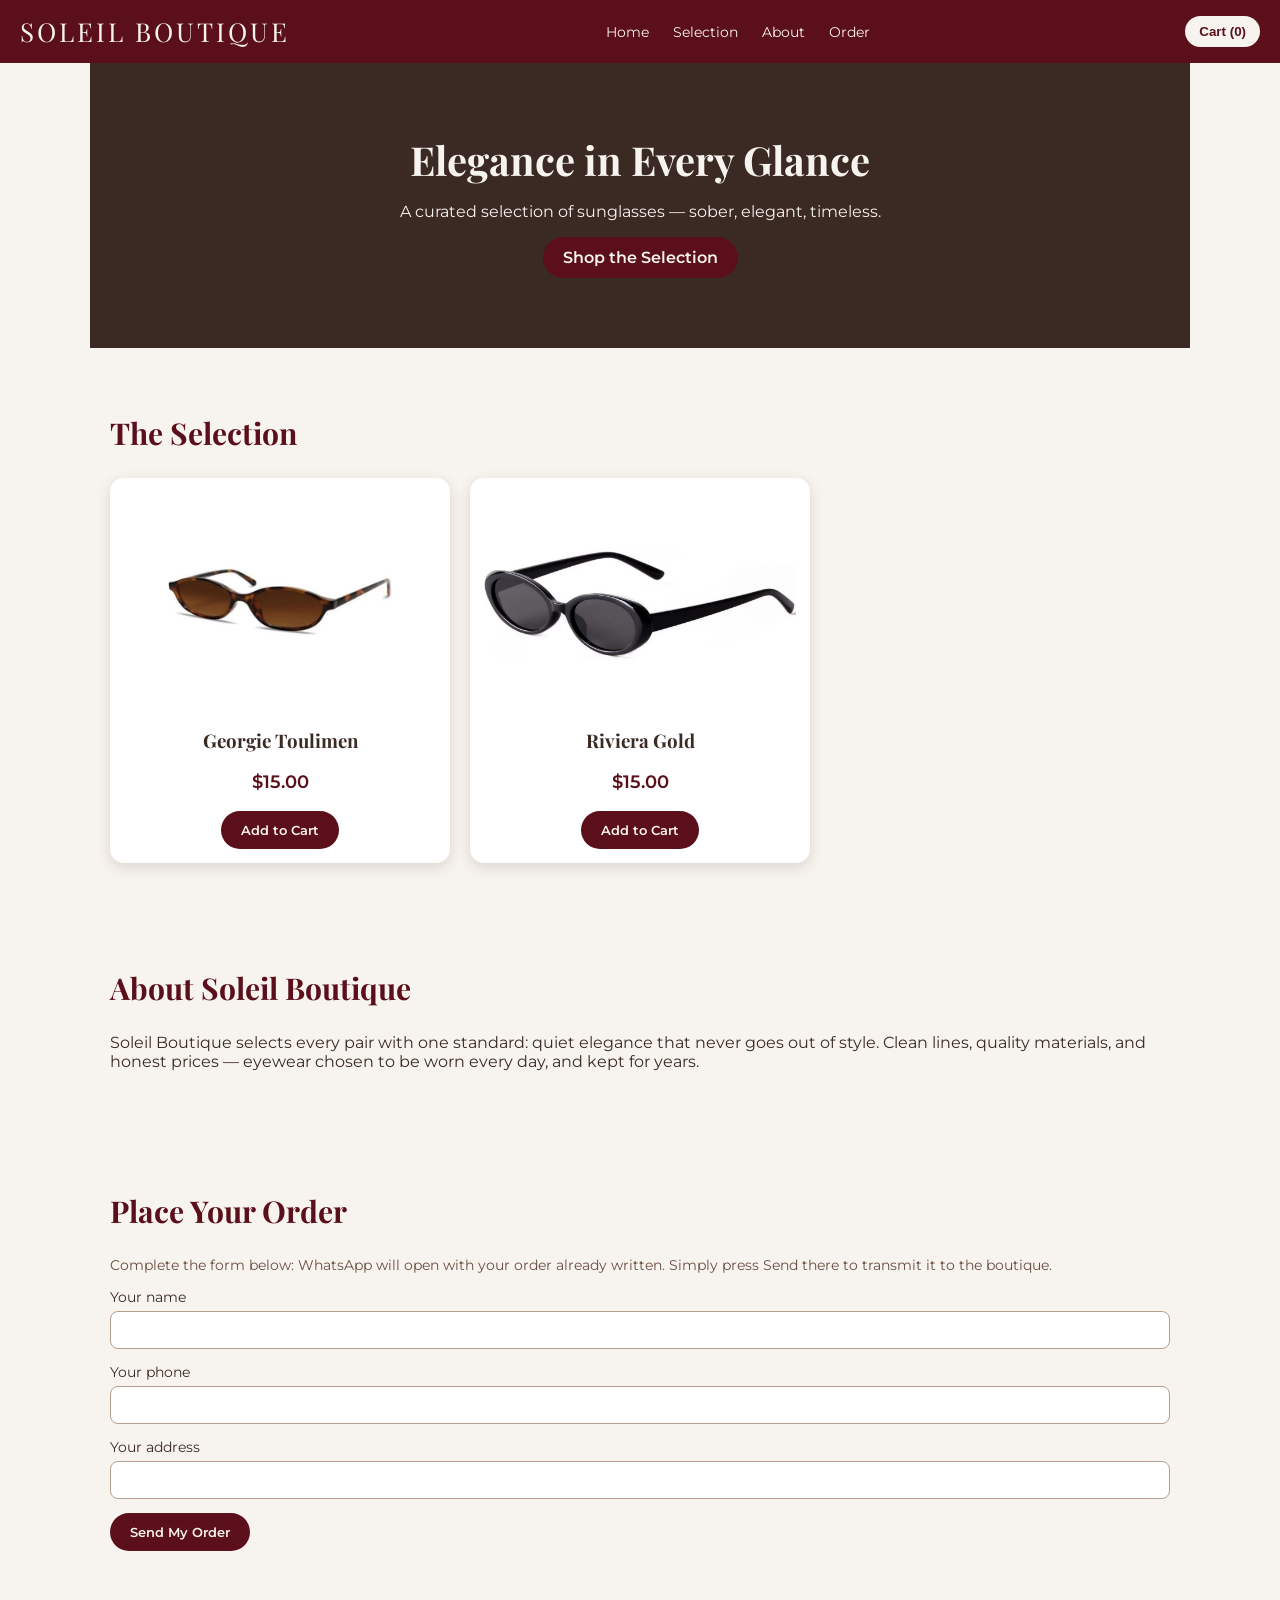
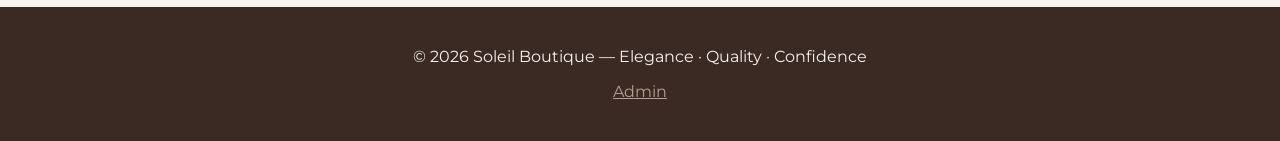
==== index.html @ be7bd511 "Add files via upload" ====
<!DOCTYPE html>
<html lang="en">
<head>
  <meta charset="UTF-8">
  <meta name="viewport" content="width=device-width, initial-scale=1.0">
  <title>Soleil Boutique — Sunglasses</title>
  <link rel="preconnect" href="https://fonts.googleapis.com">
  <link href="https://fonts.googleapis.com/css2?family=Montserrat:wght@400;600&family=Playfair+Display:wght@600;700&display=swap" rel="stylesheet">
  <link rel="stylesheet" href="style.css">
</head>
<body>
 
  <!-- ================= HEADER ================= -->
  <header>
    <div class="brand">SOLEIL BOUTIQUE</div>
    <nav>
      <a href="#home">Home</a>
      <a href="#selection">Selection</a>
      <a href="#about">About</a>
      <a href="#order">Order</a>
    </nav>
    <button id="cart-btn">Cart (<span id="cart-count">0</span>)</button>
  </header>
 
  <!-- ================= HERO ================= -->
  <section class="hero" id="home">
    <h1>Elegance in Every Glance</h1>
    <p>A curated selection of sunglasses — sober, elegant, timeless.</p>
    <a class="btn" href="#selection">Shop the Selection</a>
  </section>
 
  <!-- ================= SELECTION ================= -->
  <section id="selection">
    <h2>The Selection</h2>
    <div id="products-grid" class="grid"></div>
  </section>
 
  <!-- ================= CART ================= -->
  <section id="cart-zone" class="hidden">
    <h2>Your Cart</h2>
    <div id="cart-items"></div>
    <p class="total">Total: <span id="cart-total">$0.00</span></p>
  </section>
 
  <!-- ================= ABOUT ================= -->
  <section id="about">
    <h2>About Soleil Boutique</h2>
    <p>Soleil Boutique selects every pair with one standard: quiet elegance that never goes out of style. Clean lines, quality materials, and honest prices — eyewear chosen to be worn every day, and kept for years.</p>
  </section>
 
  <!-- ================= ORDER ================= -->
  <section id="order">
    <h2>Place Your Order</h2>
    <p class="note">Complete the form below: WhatsApp will open with your order already written. Simply press Send there to transmit it to the boutique.</p>
    <form id="order-form">
      <label>Your name
        <input id="field-name" type="text" required>
      </label>
      <label>Your phone
        <input id="field-phone" type="tel" required>
      </label>
      <label>Your address
        <input id="field-address" type="text" required>
      </label>
      <button type="submit" class="btn">Send My Order</button>
    </form>
    <p id="order-message"></p>
  </section>
 
  <!-- ================= FOOTER ================= -->
  <footer>
    <p>© <span id="year"></span> Soleil Boutique — Elegance · Quality · Confidence</p>
    <p><a href="admin.html">Admin</a></p>
  </footer>
 
  <script src="products.js"></script>
  <script src="script.js"></script>
</body>
</html>
---- style.css ----
/* ============================================================
   SOLEIL BOUTIQUE — Brand stylesheet
   Palette: bordeaux #5B0F1A · brown #3B2A24 · taupe #6B4E42
            beige #B79E8C · cream #F7F3EE
   Fonts: Playfair Display (headings) · Montserrat (text)
   ============================================================ */
 
:root {
  --bordeaux: #5B0F1A;
  --brown: #3B2A24;
  --taupe: #6B4E42;
  --beige: #B79E8C;
  --cream: #F7F3EE;
}
 
* { box-sizing: border-box; }
 
body {
  margin: 0;
  font-family: 'Montserrat', sans-serif;
  background: var(--cream);
  color: var(--brown);
}
 
/* ---------- Header ---------- */
header {
  background: var(--bordeaux);
  color: var(--cream);
  display: flex;
  justify-content: space-between;
  align-items: center;
  padding: 14px 20px;
  flex-wrap: wrap;
  gap: 10px;
}
 
.brand {
  font-family: 'Playfair Display', serif;
  font-size: 26px;
  letter-spacing: 3px;
}
 
nav a {
  color: var(--cream);
  text-decoration: none;
  margin: 0 10px;
  font-size: 14px;
}
 
nav a:hover { color: var(--beige); }
 
#cart-btn {
  background: var(--cream);
  color: var(--bordeaux);
  border: none;
  padding: 8px 14px;
  border-radius: 20px;
  font-weight: 600;
  cursor: pointer;
}
 
/* ---------- Hero ---------- */
.hero {
  background: var(--brown);
  color: var(--cream);
  text-align: center;
  padding: 70px 20px;
}
 
.hero h1 {
  font-family: 'Playfair Display', serif;
  font-size: 40px;
  margin: 0 0 12px;
}
 
/* ---------- Sections ---------- */
section {
  padding: 40px 20px;
  max-width: 1100px;
  margin: 0 auto;
}
 
h2 {
  font-family: 'Playfair Display', serif;
  color: var(--bordeaux);
  font-size: 30px;
}
 
/* ---------- Product grid ---------- */
.grid {
  display: grid;
  grid-template-columns: repeat(3, 1fr);
  gap: 20px;
}
 
.card {
  background: white;
  border-radius: 14px;
  padding: 14px;
  text-align: center;
  box-shadow: 0 4px 14px rgba(59, 42, 36, 0.15);
}
 
.card img {
  width: 100%;
  height: 220px;
  object-fit: cover;
  border-radius: 10px;
}
 
.card h3 {
  font-family: 'Playfair Display', serif;
  margin: 12px 0 6px;
}
 
.price {
  color: var(--bordeaux);
  font-weight: 600;
  font-size: 18px;
}
 
/* ---------- Buttons ---------- */
.btn {
  display: inline-block;
  background: var(--bordeaux);
  color: var(--cream);
  border: none;
  padding: 11px 20px;
  border-radius: 24px;
  font-family: 'Montserrat', sans-serif;
  font-weight: 600;
  cursor: pointer;
  text-decoration: none;
}
 
.btn:hover { background: var(--taupe); }
 
.btn-light {
  background: var(--beige);
  color: var(--brown);
}
 
/* ---------- Forms ---------- */
form label {
  display: block;
  margin-bottom: 14px;
  font-size: 14px;
}
 
input {
  width: 100%;
  padding: 10px;
  border: 1px solid var(--beige);
  border-radius: 8px;
  margin-top: 5px;
  font-family: 'Montserrat', sans-serif;
}
 
input[type="file"] { border: none; padding-left: 0; }
 
.note { font-size: 14px; color: var(--taupe); }
 
.hidden { display: none; }
 
/* ---------- Cart & orders ---------- */
.total {
  font-size: 20px;
  font-weight: 600;
  color: var(--bordeaux);
}
 
.order-card {
  background: white;
  border-left: 5px solid var(--bordeaux);
  padding: 12px 16px;
  margin-bottom: 12px;
  border-radius: 8px;
}
 
/* ---------- Admin ---------- */
.price-row {
  display: flex;
  align-items: center;
  gap: 10px;
  flex-wrap: wrap;
  margin-bottom: 10px;
}
 
.price-row input { width: 110px; }
 
.thumb {
  width: 52px;
  height: 52px;
  object-fit: cover;
  border-radius: 8px;
}
 
/* ---------- Footer ---------- */
footer {
  background: var(--brown);
  color: var(--cream);
  text-align: center;
  padding: 24px;
}
 
footer a { color: var(--beige); }
 
/* ---------- Responsive ---------- */
@media (max-width: 800px) {
  .grid { grid-template-columns: repeat(2, 1fr); }
  .hero h1 { font-size: 30px; }
}
 
@media (max-width: 520px) {
  .grid { grid-template-columns: 1fr; }
}
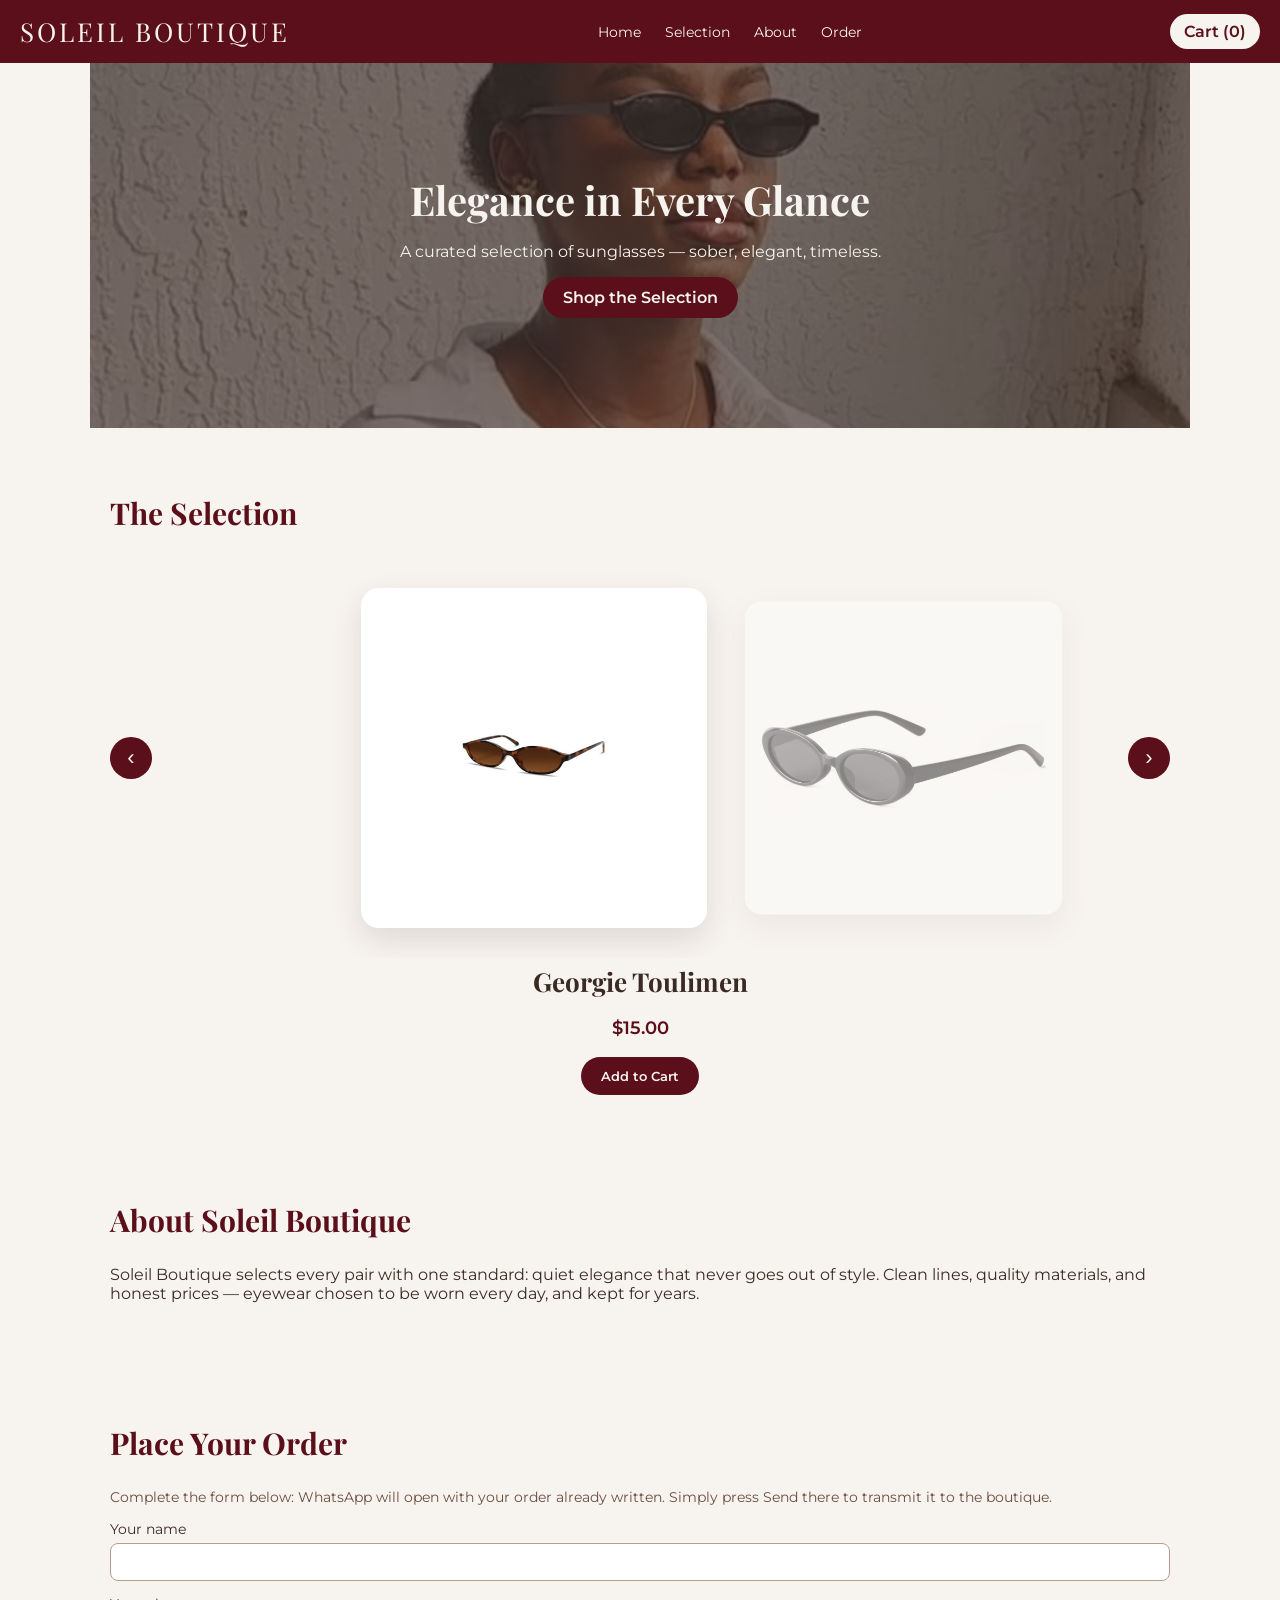
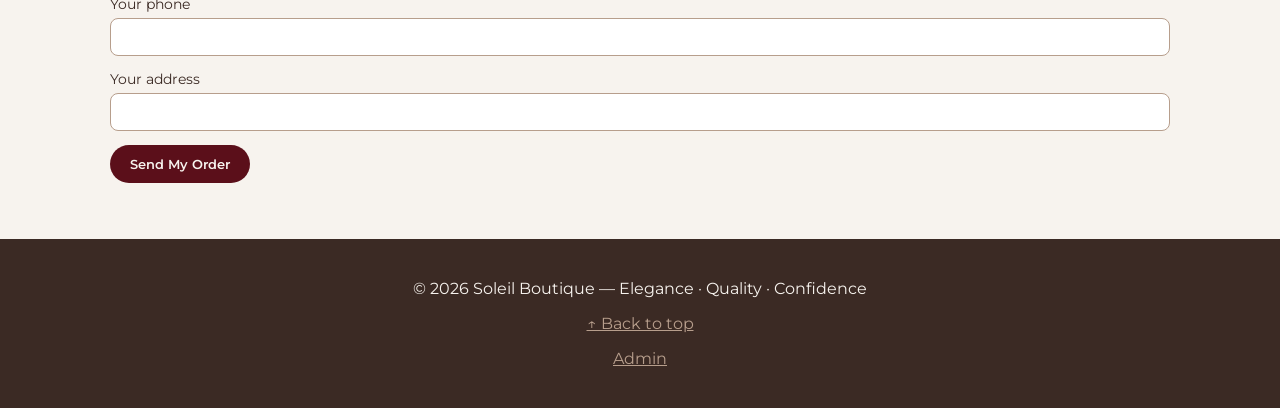
==== commit a925fe60: "Add files via upload" ====
--- a/index.html
+++ b/index.html
@@ -19,7 +19,7 @@
       <a href="#about">About</a>
       <a href="#order">Order</a>
     </nav>
-    <button id="cart-btn">Cart (<span id="cart-count">0</span>)</button>
+     <a id="cart-btn" href="cart.html">Cart (<span id="cart-count">0</span>)</a>
   </header>
  
   <!-- ================= HERO ================= -->
@@ -32,7 +32,16 @@
   <!-- ================= SELECTION ================= -->
   <section id="selection">
     <h2>The Selection</h2>
-    <div id="products-grid" class="grid"></div>
+    <div class="showcase-wrap">
+      <button class="showcase-arrow" onclick="slideShowcase(-1)">‹</button>
+      <div id="showcase" class="showcase"></div>
+      <button class="showcase-arrow" onclick="slideShowcase(1)">›</button>
+    </div>
+    <div class="showcase-info">
+      <h3 id="showcase-name"></h3>
+      <p class="price" id="showcase-price"></p>
+      <button class="btn" onclick="if (showcaseId) addToCart(showcaseId)">Add to Cart</button>
+    </div>
   </section>
  
   <!-- ================= CART ================= -->
@@ -40,6 +49,10 @@
     <h2>Your Cart</h2>
     <div id="cart-items"></div>
     <p class="total">Total: <span id="cart-total">$0.00</span></p>
+       <p>
+      <a class="btn" href="#order">Proceed to Order</a>
+      <button class="btn btn-light" onclick="clearCart()">Empty Cart</button>
+    </p>
   </section>
  
   <!-- ================= ABOUT ================= -->
@@ -70,6 +83,7 @@
   <!-- ================= FOOTER ================= -->
   <footer>
     <p>© <span id="year"></span> Soleil Boutique — Elegance · Quality · Confidence</p>
+    <p><a href="#home">↑ Back to top</a></p>
     <p><a href="admin.html">Admin</a></p>
   </footer>
  
--- a/style.css
+++ b/style.css
@@ -14,6 +14,7 @@
 }
  
 * { box-sizing: border-box; }
+html { scroll-behavior: smooth; }
  
 body {
   margin: 0;
@@ -24,6 +25,9 @@
  
 /* ---------- Header ---------- */
 header {
+  position: sticky;
+  top: 0;
+  z-index: 50;
   background: var(--bordeaux);
   color: var(--cream);
   display: flex;
@@ -51,6 +55,7 @@
  
 #cart-btn {
   background: var(--cream);
+  text-decoration: none;
   color: var(--bordeaux);
   border: none;
   padding: 8px 14px;
@@ -61,10 +66,10 @@
  
 /* ---------- Hero ---------- */
 .hero {
-  background: var(--brown);
+  background: linear-gradient(rgba(59, 42, 36, 0.62), rgba(59, 42, 36, 0.62)), url("hero.jpeg") center / cover no-repeat;
   color: var(--cream);
   text-align: center;
-  padding: 70px 20px;
+  padding: 110px 20px;
 }
  
 .hero h1 {
@@ -75,6 +80,7 @@
  
 /* ---------- Sections ---------- */
 section {
+  scroll-margin-top: 80px;
   padding: 40px 20px;
   max-width: 1100px;
   margin: 0 auto;
@@ -186,7 +192,8 @@
   margin-bottom: 10px;
 }
  
-.price-row input { width: 110px; }
+.price-row input[type="text"] { width: 180px; }
+.price-row input[type="number"] { width: 110px; }
  
 .thumb {
   width: 52px;
@@ -213,4 +220,174 @@
  
 @media (max-width: 520px) {
   .grid { grid-template-columns: 1fr; }
-}
+  @media (max-width: 520px) {
+  .grid { grid-template-columns: 1fr; }
+  header { justify-content: center; text-align: center; }
+}
+}
+/* ---------- Cart lines ---------- */
+#cart-items button {
+  background: none;
+  border: 1px solid var(--taupe);
+  color: var(--taupe);
+  border-radius: 14px;
+  padding: 2px 10px;
+  margin-left: 8px;
+  cursor: pointer;
+  font-size: 12px;
+}
+/* ---------- Cart page ---------- */
+.cart-line {
+  display: flex;
+  align-items: center;
+  gap: 14px;
+  padding: 10px 0;
+  border-bottom: 1px solid var(--beige);
+}
+ 
+.cart-line img {
+  width: 70px;
+  height: 70px;
+  object-fit: cover;
+  border-radius: 10px;
+}
+ 
+.cart-line .cart-name { flex: 1; font-weight: 600; }
+/* ---------- Cinematic showcase ---------- */
+.showcase-wrap {
+  display: flex;
+  align-items: center;
+  gap: 8px;
+}
+ 
+.showcase {
+  display: flex;
+  gap: 24px;
+  overflow-x: auto;
+  scroll-snap-type: x mandatory;
+  padding: 30px 19%;
+  scrollbar-width: none;
+  flex: 1;
+  position: relative;
+}
+ 
+.showcase::-webkit-scrollbar { display: none; }
+ 
+.show-card {
+  flex: 0 0 62%;
+  scroll-snap-align: center;
+  background: #ffffff;
+  border-radius: 18px;
+  box-shadow: 0 12px 30px rgba(59, 42, 36, 0.12);
+  padding: 18px;
+  opacity: 0.45;
+  transform: scale(0.92);
+  transition: transform 0.35s ease, opacity 0.35s ease;
+}
+ 
+.show-card img {
+  width: 100%;
+  height: 300px;
+  object-fit: contain;
+}
+ 
+.show-card.active {
+  opacity: 1;
+  transform: scale(1);
+}
+ 
+.showcase-arrow {
+  background: var(--bordeaux);
+  color: var(--cream);
+  border: none;
+  width: 42px;
+  height: 42px;
+  border-radius: 50%;
+  font-size: 22px;
+  cursor: pointer;
+  flex: 0 0 auto;
+}
+ 
+.showcase-info { text-align: center; margin-top: 6px; }
+ 
+.showcase-info h3 {
+  font-family: 'Playfair Display', serif;
+  font-size: 26px;
+  margin: 6px 0 2px;
+}
+ 
+@media (max-width: 520px) {
+  .showcase { padding-left: 9%; padding-right: 9%; }
+  .show-card { flex-basis: 82%; }
+  .show-card img { height: 220px; }
+}
+/* ---------- Tonton the crocodile, cinema version ---------- */
+.croco-zone {
+  display: flex;
+  align-items: center;
+  gap: 16px;
+  flex-wrap: wrap;
+  animation: crocoIn 0.8s ease-out;
+}
+ 
+@keyframes crocoIn {
+  from { opacity: 0; transform: translateY(16px); }
+  to { opacity: 1; transform: translateY(0); }
+}
+ 
+.croco {
+  width: 150px;
+  animation: crocoBob 4s ease-in-out infinite alternate;
+}
+ 
+@keyframes crocoBob {
+  from { transform: translateY(0); }
+  to { transform: translateY(-5px); }
+}
+ 
+.croco-tongue {
+  transform-box: fill-box;
+  transform-origin: 50% 0%;
+  animation: tongueWag 2.2s ease-in-out infinite alternate;
+}
+ 
+@keyframes tongueWag {
+  from { transform: rotate(-4deg); }
+  to { transform: rotate(4deg); }
+}
+ 
+.croco-heart {
+  transform-box: fill-box;
+  transform-origin: center;
+  animation: crocoPulse 1.6s ease-in-out infinite;
+}
+ 
+@keyframes crocoPulse {
+  0%, 100% { transform: scale(1); }
+  50% { transform: scale(1.18); }
+}
+ 
+.croco-side-heart { animation: crocoFloat 3s ease-in-out infinite; }
+.croco-delay { animation-delay: 1.2s; }
+ 
+@keyframes crocoFloat {
+  0%, 100% { transform: translateY(0); opacity: 0.75; }
+  50% { transform: translateY(-9px); opacity: 1; }
+}
+ 
+.croco-bubble {
+  background: #ffffff;
+  border: 1px solid var(--beige);
+  border-radius: 14px;
+  padding: 10px 16px;
+  font-style: italic;
+  color: var(--taupe);
+  margin: 0;
+}
+ 
+.croco-empty { text-align: center; padding: 12px 0; }
+.croco-mini { width: 90px; }
+ 
+@media (prefers-reduced-motion: reduce) {
+  .croco-zone, .croco, .croco-tongue, .croco-heart, .croco-side-heart { animation: none; }
+}
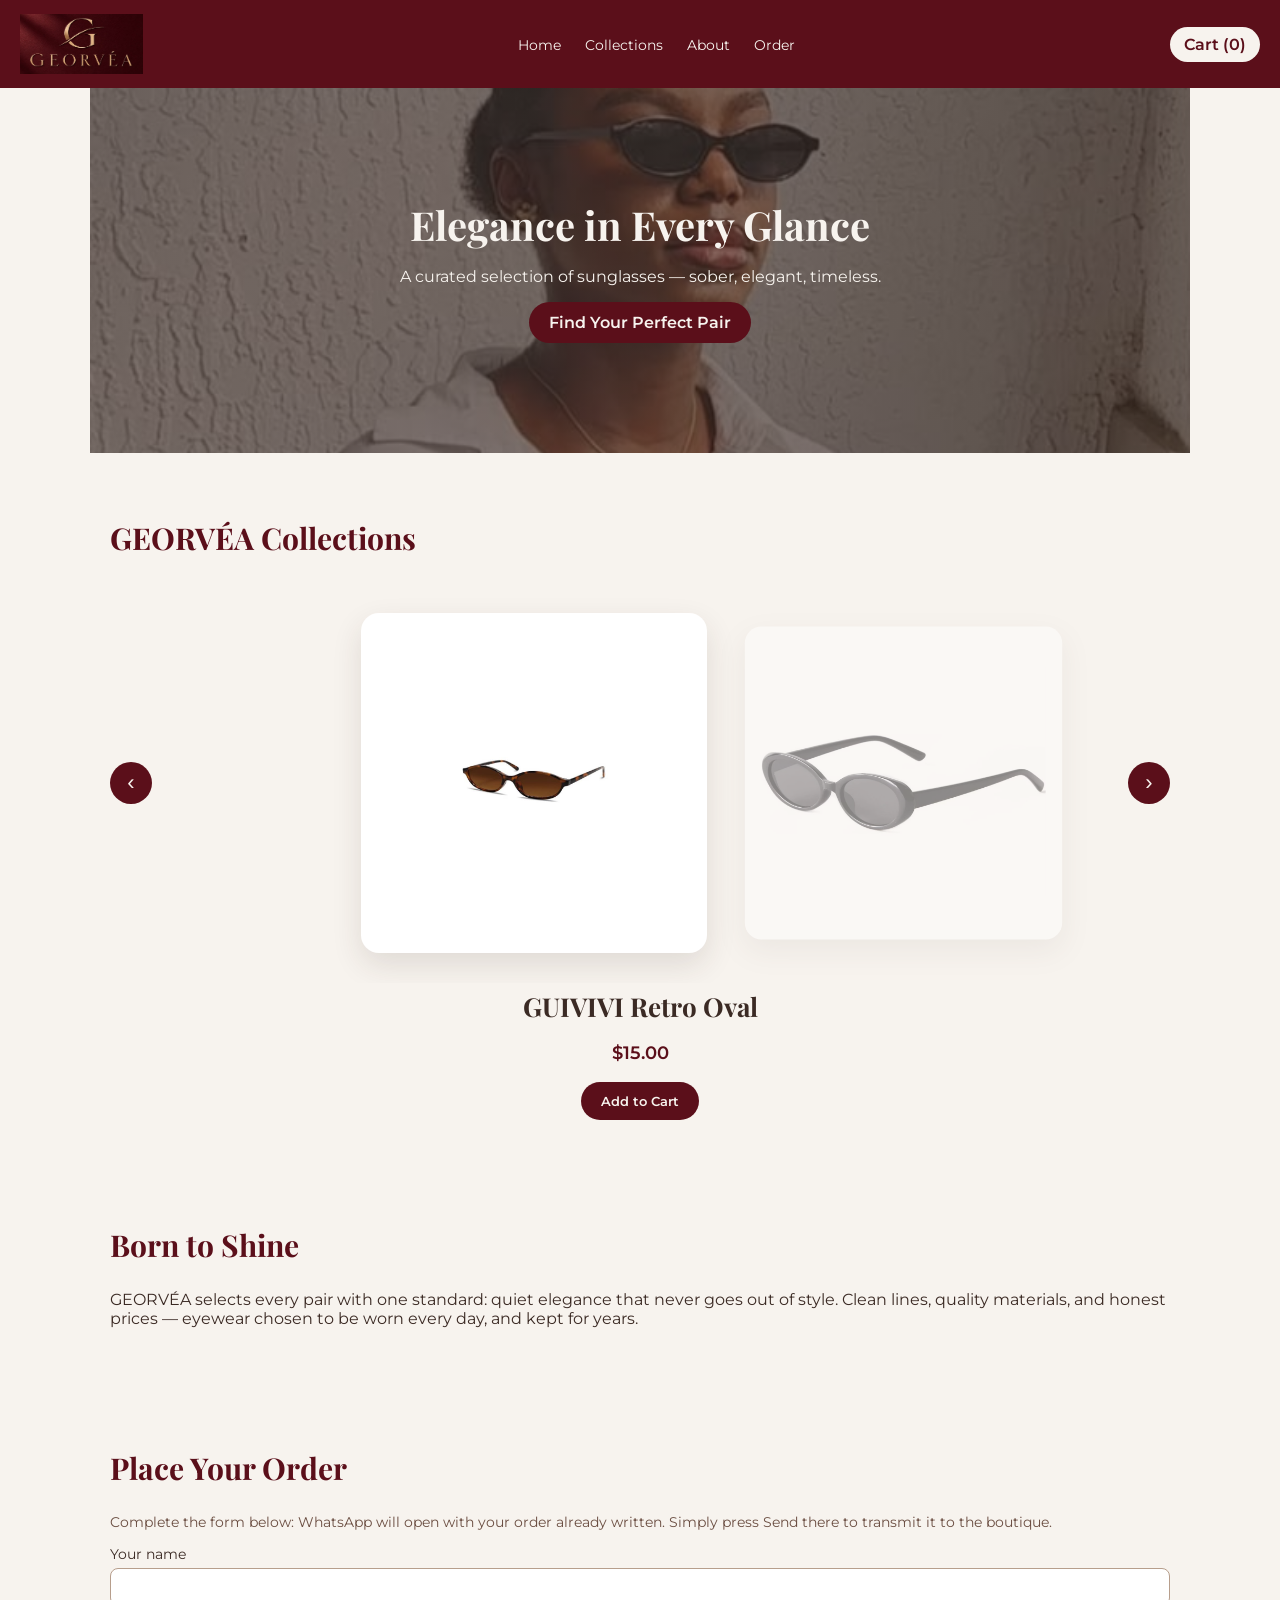
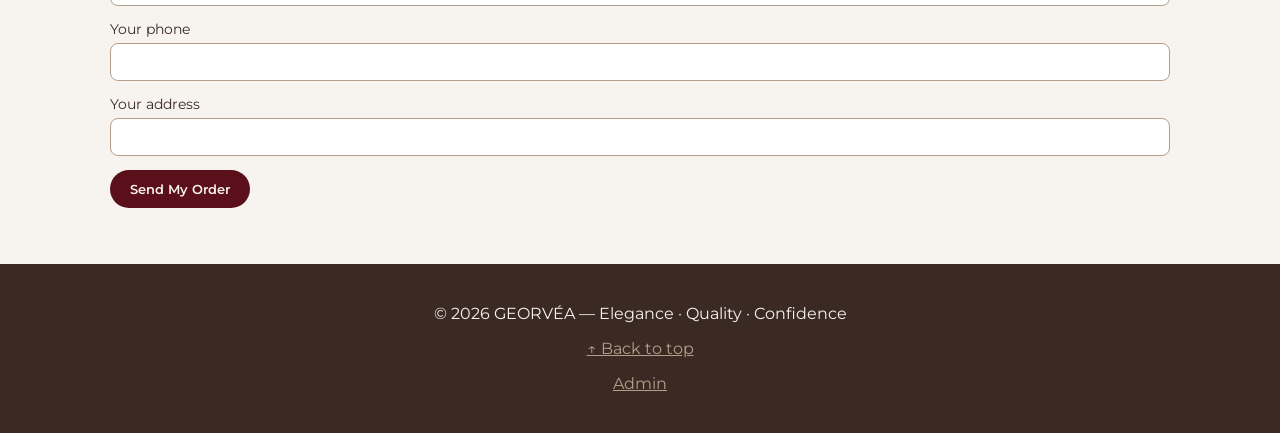
==== commit 28677c7d: "Add files via upload" ====
--- a/index.html
+++ b/index.html
@@ -3,7 +3,14 @@
 <head>
   <meta charset="UTF-8">
   <meta name="viewport" content="width=device-width, initial-scale=1.0">
-  <title>Soleil Boutique — Sunglasses</title>
+  <title>GEORVÉA — Sunglasses</title>
+  <meta name="description" content="GEORVÉA - See the Beauty, timeless style. Order easily on WhatsApp.">
+  <meta name="theme-color" content="#5B0F1A">
+  <meta property="og:type" content="website">
+  <meta property="og:title" content="GEORVÉA - Sunglasses">
+  <meta property="og:description" content="Elegance in every glance. Discover our selection and order on WhatsApp.">
+  <meta property="og:image" content="https://patrice202.github.io/soleil-boutique/hero.jpeg">
+   <link rel="icon" type="image/png" href="georvea-g.png">
   <link rel="preconnect" href="https://fonts.googleapis.com">
   <link href="https://fonts.googleapis.com/css2?family=Montserrat:wght@400;600&family=Playfair+Display:wght@600;700&display=swap" rel="stylesheet">
   <link rel="stylesheet" href="style.css">
@@ -12,10 +19,10 @@
  
   <!-- ================= HEADER ================= -->
   <header>
-    <div class="brand">SOLEIL BOUTIQUE</div>
+    <div class="brand"><img src="georvea-logo.jpg" alt="GEORVÉA" style="height:60px;width:auto;display:block;"></div>
     <nav>
       <a href="#home">Home</a>
-      <a href="#selection">Selection</a>
+      <a href="#selection">Collections</a>
       <a href="#about">About</a>
       <a href="#order">Order</a>
     </nav>
@@ -26,12 +33,12 @@
   <section class="hero" id="home">
     <h1>Elegance in Every Glance</h1>
     <p>A curated selection of sunglasses — sober, elegant, timeless.</p>
-    <a class="btn" href="#selection">Shop the Selection</a>
+    <a class="btn" href="#selection">Find Your Perfect Pair</a>
   </section>
  
   <!-- ================= SELECTION ================= -->
-  <section id="selection">
-    <h2>The Selection</h2>
+  <section id="selection" class="reveal">
+    <h2>GEORVÉA Collections</h2>
     <div class="showcase-wrap">
       <button class="showcase-arrow" onclick="slideShowcase(-1)">‹</button>
       <div id="showcase" class="showcase"></div>
@@ -57,12 +64,12 @@
  
   <!-- ================= ABOUT ================= -->
   <section id="about">
-    <h2>About Soleil Boutique</h2>
-    <p>Soleil Boutique selects every pair with one standard: quiet elegance that never goes out of style. Clean lines, quality materials, and honest prices — eyewear chosen to be worn every day, and kept for years.</p>
+    <h2>Born to Shine</h2>
+    <p>GEORVÉA selects every pair with one standard: quiet elegance that never goes out of style. Clean lines, quality materials, and honest prices — eyewear chosen to be worn every day, and kept for years.</p>
   </section>
  
   <!-- ================= ORDER ================= -->
-  <section id="order">
+  <section id="order" class="reveal">
     <h2>Place Your Order</h2>
     <p class="note">Complete the form below: WhatsApp will open with your order already written. Simply press Send there to transmit it to the boutique.</p>
     <form id="order-form">
@@ -82,7 +89,7 @@
  
   <!-- ================= FOOTER ================= -->
   <footer>
-    <p>© <span id="year"></span> Soleil Boutique — Elegance · Quality · Confidence</p>
+    <p>© <span id="year"></span> GEORVÉA — Elegance · Quality · Confidence</p>
     <p><a href="#home">↑ Back to top</a></p>
     <p><a href="admin.html">Admin</a></p>
   </footer>
@@ -90,4 +97,10 @@
   <script src="products.js"></script>
   <script src="script.js"></script>
 </body>
+<div id="lightbox" class="lightbox hidden">
+    <button id="lightbox-close" aria-label="Close">×</button>
+    <img id="lightbox-img" src="" alt="">
+    <p id="lightbox-caption"></p>
+  </div>
+  <button id="to-top" class="to-top" aria-label="Back to top">↑</button>
 </html>
--- a/style.css
+++ b/style.css
@@ -390,4 +390,111 @@
  
 @media (prefers-reduced-motion: reduce) {
   .croco-zone, .croco, .croco-tongue, .croco-heart, .croco-side-heart { animation: none; }
+}
+/* ---------- Pro touches: reveal on scroll ---------- */
+html.js-reveal .reveal {
+  opacity: 0;
+  transform: translateY(26px);
+  transition: opacity 0.8s ease, transform 0.8s ease;
+}
+html.js-reveal .reveal.visible {
+  opacity: 1;
+  transform: none;
+}
+ 
+@media (prefers-reduced-motion: reduce) {
+  html.js-reveal .reveal {
+    opacity: 1;
+    transform: none;
+    transition: none;
+  }
+}
+/* ---------- Pro touches: photo viewer ---------- */
+.lightbox {
+  position: fixed;
+  inset: 0;
+  z-index: 200;
+  background: rgba(30, 16, 12, 0.93);
+  display: flex;
+  flex-direction: column;
+  align-items: center;
+  justify-content: center;
+  padding: 20px;
+}
+.lightbox img {
+  max-width: 88vw;
+  max-height: 76vh;
+  border-radius: 14px;
+  box-shadow: 0 24px 60px rgba(0, 0, 0, 0.5);
+}
+#lightbox-caption {
+  font-family: "Playfair Display", serif;
+  color: var(--cream);
+  font-size: 1.3rem;
+  margin-top: 16px;
+}
+#lightbox-close {
+  position: absolute;
+  top: 16px;
+  right: 20px;
+  width: 44px;
+  height: 44px;
+  border-radius: 50%;
+  border: 1px solid var(--beige);
+  background: transparent;
+  color: var(--cream);
+  font-size: 1.5rem;
+  cursor: pointer;
+}
+ 
+/* ---------- Pro touches: back to top ---------- */
+.to-top {
+  position: fixed;
+  right: 20px;
+  bottom: 20px;
+  z-index: 90;
+  width: 46px;
+  height: 46px;
+  border-radius: 50%;
+  border: none;
+  background: var(--bordeaux);
+  color: var(--cream);
+  font-size: 1.25rem;
+  cursor: pointer;
+  box-shadow: 0 8px 20px rgba(59, 42, 36, 0.35);
+  opacity: 0;
+  pointer-events: none;
+  transition: opacity 0.35s ease;
+}
+.to-top.show {
+  opacity: 1;
+  pointer-events: auto;
+}
+/* ---------- Pro touches: elegant hovers ---------- */
+.btn {
+  transition: transform 0.15s ease, box-shadow 0.3s ease, background 0.3s ease;
+}
+.btn:hover {
+  transform: translateY(-2px);
+  box-shadow: 0 10px 22px rgba(59, 42, 36, 0.25);
+}
+.btn:active {
+  transform: translateY(0);
+  box-shadow: none;
+}
+.show-card img {
+  transition: transform 0.5s ease;
+}
+.show-card.active img:hover {
+  transform: scale(1.04);
+}
+.showcase-arrow {
+  transition: background 0.3s ease, transform 0.2s ease;
+}
+.showcase-arrow:hover {
+  transform: scale(1.08);
+}
+/* ---------- Correction: the viewer must stay hidden ---------- */
+.lightbox.hidden {
+  display: none;
 }
